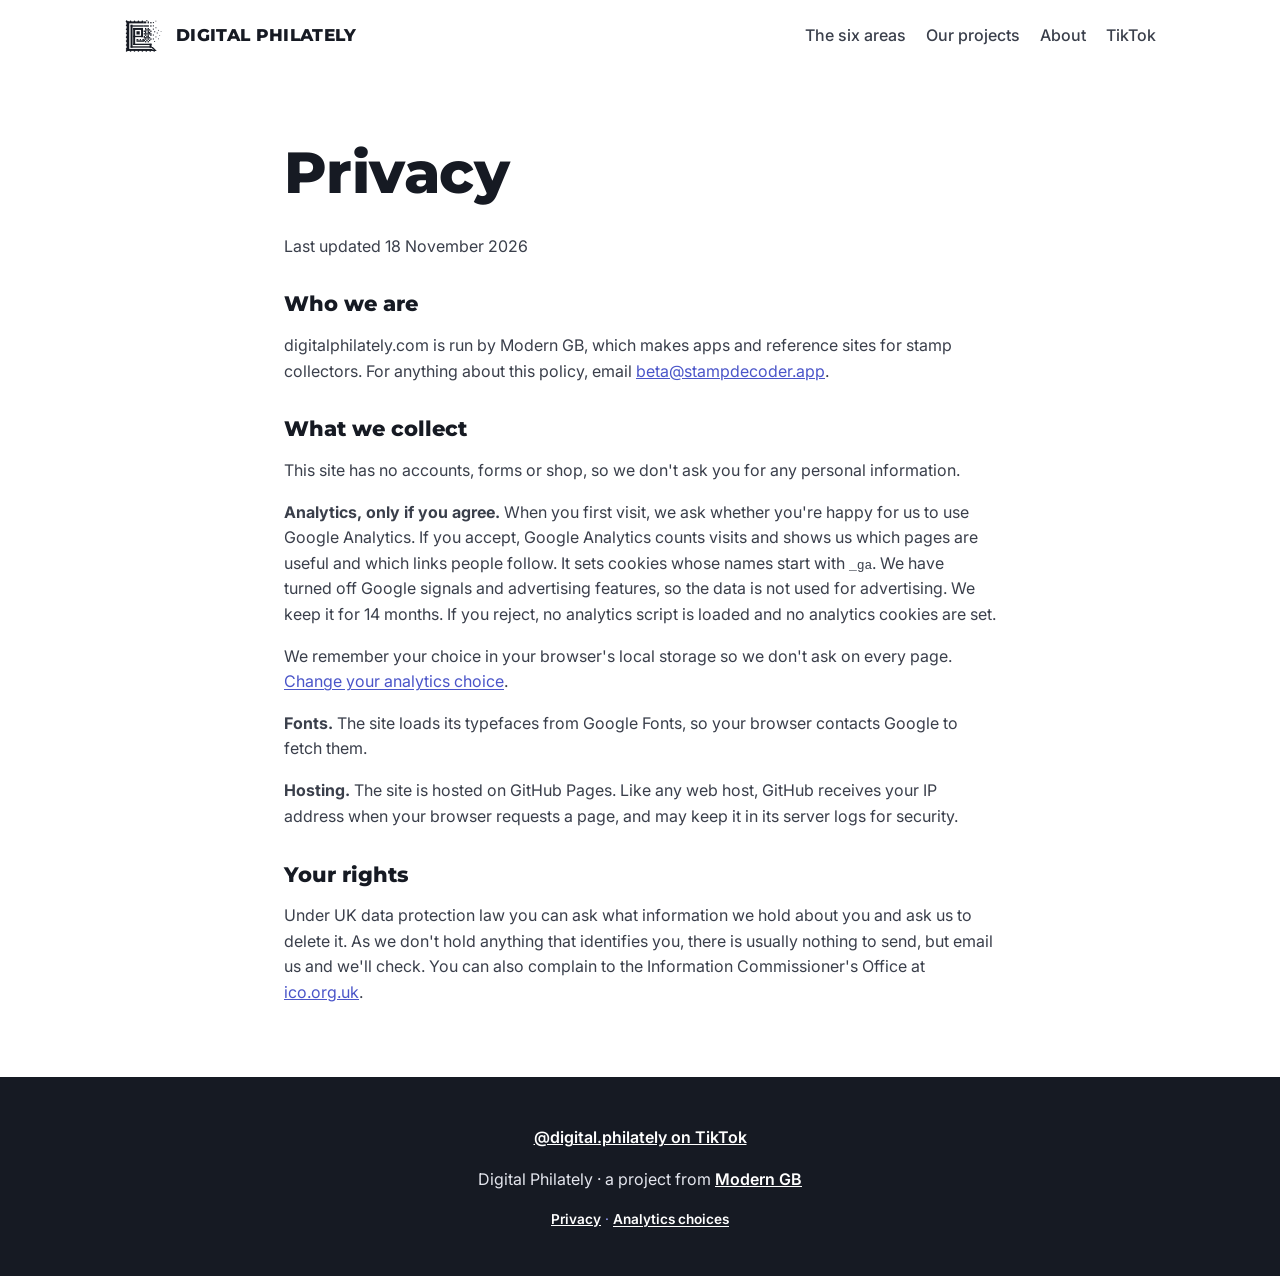
==== privacy.html @ 4c5ba6e6 "Add consent-first Google Analytics and privacy page Co-Authored-By: Claude Opus 5.5 <noreply@anthrop" ====
<!doctype html>
<html lang="en-GB">
<head>
<meta charset="utf-8">
<meta name="viewport" content="width=device-width, initial-scale=1">
<title>Privacy · Digital Philately</title>
<meta name="description" content="How digitalphilately.com uses analytics and what it collects.">
<link rel="canonical" href="https://digitalphilately.com/privacy.html">
<link rel="icon" href="/favicon.svg" type="image/svg+xml">
<link rel="preconnect" href="https://fonts.googleapis.com">
<link rel="preconnect" href="https://fonts.gstatic.com" crossorigin>
<link href="https://fonts.googleapis.com/css2?family=Montserrat:wght@700;800&family=Inter:wght@400;500;600&display=swap" rel="stylesheet">
<link rel="stylesheet" href="/style.css">
<link rel="stylesheet" href="/consent-analytics.css">
<script src="/consent-analytics.js" defer></script>
</head>
<body>
<header class="site-header">
<a class="brand" href="/" aria-label="Digital Philately home"><svg xmlns="http://www.w3.org/2000/svg" viewBox="-1 0 61 53" width="40" height="35" role="img" aria-label="Digital Philately mark"><g fill="currentColor" shape-rendering="geometricPrecision"><rect x="3" y="5" width="4" height="45"/><rect x="3" y="5" width="26" height="3"/><rect x="3" y="47" width="38" height="3"/><polygon points="38,47 41,47 48,50 48,50 41,50"/><polygon points="40,44 43,44 49,50 46,50"/><circle cx="3" cy="5" r="1.25"/><circle cx="9" cy="5" r="1.25"/><circle cx="15" cy="5" r="1.25"/><circle cx="21" cy="5" r="1.25"/><circle cx="27" cy="5" r="1.25"/><circle cx="3" cy="50" r="1.25"/><circle cx="9" cy="50" r="1.25"/><circle cx="15" cy="50" r="1.25"/><circle cx="21" cy="50" r="1.25"/><circle cx="27" cy="50" r="1.25"/><circle cx="33" cy="50" r="1.25"/><circle cx="39" cy="50" r="1.25"/><circle cx="45" cy="50" r="1.25"/><circle cx="3" cy="5" r="1.25"/><circle cx="3" cy="11" r="1.25"/><circle cx="3" cy="17" r="1.25"/><circle cx="3" cy="23" r="1.25"/><circle cx="3" cy="29" r="1.25"/><circle cx="3" cy="35" r="1.25"/><circle cx="3" cy="41" r="1.25"/><circle cx="3" cy="47" r="1.25"/><rect x="9" y="11" width="20" height="2"/><rect x="9" y="10" width="3" height="35"/><rect x="9" y="43" width="32" height="2"/><rect x="38" y="39" width="3" height="6"/><rect x="13" y="15" width="3" height="26"/><rect x="13" y="15" width="15" height="3"/><rect x="13" y="39" width="28" height="2"/><rect x="25" y="15" width="3" height="14"/><rect x="13" y="27" width="15" height="2"/><rect x="18" y="20" width="5" height="5"/><rect x="18" y="34" width="12" height="2"/><rect x="18" y="32" width="3" height="2"/><rect x="23" y="32" width="2" height="2"/><rect x="27" y="32" width="3" height="2"/><rect x="31" y="15" width="2" height="2"/><rect x="35" y="15" width="2" height="2"/><rect x="31" y="17" width="2" height="2"/><rect x="33" y="17" width="2" height="2"/><rect x="35" y="17" width="2" height="2"/><rect x="37" y="17" width="2" height="2"/><rect x="29" y="19" width="2" height="2"/><rect x="31" y="19" width="2" height="2"/><rect x="35" y="19" width="2" height="2"/><rect x="39" y="19" width="2" height="2"/><rect x="31" y="21" width="2" height="2"/><rect x="35" y="21" width="2" height="2"/><rect x="37" y="21" width="2" height="2"/><rect x="29" y="23" width="2" height="2"/><rect x="31" y="23" width="2" height="2"/><rect x="33" y="23" width="2" height="2"/><rect x="35" y="23" width="2" height="2"/><rect x="37" y="23" width="2" height="2"/><rect x="39" y="23" width="2" height="2"/><rect x="31" y="25" width="2" height="2"/><rect x="35" y="25" width="2" height="2"/><rect x="39" y="25" width="2" height="2"/><rect x="29" y="27" width="2" height="2"/><rect x="33" y="27" width="2" height="2"/><rect x="35" y="27" width="2" height="2"/><rect x="29" y="29" width="2" height="2"/><rect x="31" y="29" width="2" height="2"/><rect x="33" y="29" width="2" height="2"/><rect x="35" y="29" width="2" height="2"/><rect x="37" y="29" width="2" height="2"/><rect x="31" y="31" width="2" height="2"/><rect x="35" y="31" width="2" height="2"/><rect x="39" y="31" width="2" height="2"/><rect x="29" y="33" width="2" height="2"/><rect x="33" y="33" width="2" height="2"/><rect x="37" y="33" width="2" height="2"/><rect x="31" y="35" width="2" height="2"/><rect x="35" y="35" width="2" height="2"/><rect x="29" y="5" width="4" height="3"/><rect x="35" y="5" width="2" height="3"/><rect x="39" y="6" width="2" height="2"/><rect x="29" y="11" width="8" height="2"/><rect x="39" y="11" width="2" height="2"/><rect x="33" y="3" width="1.6" height="1.6"/><rect x="43" y="6" width="1.6" height="1.6"/><rect x="47" y="4" width="1.2" height="1.2"/><rect x="43" y="11" width="1.6" height="1.6"/><rect x="43" y="16" width="1.6" height="1.6"/><rect x="47" y="14" width="1.4" height="1.4"/><rect x="51" y="18" width="1.2" height="1.2"/><rect x="45" y="20" width="1.6" height="1.6"/><rect x="49" y="22" width="1.4" height="1.4"/><rect x="55" y="20" width="1.0" height="1.0"/><rect x="43" y="25" width="1.6" height="1.6"/><rect x="53" y="26" width="1.0" height="1.0"/><rect x="47" y="28" width="1.4" height="1.4"/><rect x="43" y="31" width="1.6" height="1.6"/><rect x="51" y="31" width="1.2" height="1.2"/><rect x="45" y="35" width="1.4" height="1.4"/></g></svg><span>Digital Philately</span></a>
<nav><a href="/#areas">The six areas</a><a href="/#modern-gb">Our projects</a><a href="/#about">About</a><a href="https://www.tiktok.com/@digital.philately">TikTok</a></nav>
</header>

<main>
<section class="prose">
<h1>Privacy</h1>
<p>Last updated 18 November 2026</p>
<h2>Who we are</h2>
<p>digitalphilately.com is run by Modern GB, which makes apps and reference sites for stamp collectors. For anything about this policy, email <a href="mailto:beta@stampdecoder.app">beta@stampdecoder.app</a>.</p>
<h2>What we collect</h2>
<p>This site has no accounts, forms or shop, so we don't ask you for any personal information.</p>
<p><strong>Analytics, only if you agree.</strong> When you first visit, we ask whether you're happy for us to use Google Analytics. If you accept, Google Analytics counts visits and shows us which pages are useful and which links people follow. It sets cookies whose names start with <code>_ga</code>. We have turned off Google signals and advertising features, so the data is not used for advertising. We keep it for 14 months. If you reject, no analytics script is loaded and no analytics cookies are set.</p>
<p>We remember your choice in your browser's local storage so we don't ask on every page. <button type="button" class="analytics-settings" data-analytics-settings>Change your analytics choice</button>.</p>
<p><strong>Fonts.</strong> The site loads its typefaces from Google Fonts, so your browser contacts Google to fetch them.</p>
<p><strong>Hosting.</strong> The site is hosted on GitHub Pages. Like any web host, GitHub receives your IP address when your browser requests a page, and may keep it in its server logs for security.</p>
<h2>Your rights</h2>
<p>Under UK data protection law you can ask what information we hold about you and ask us to delete it. As we don't hold anything that identifies you, there is usually nothing to send, but email us and we'll check. You can also complain to the Information Commissioner's Office at <a href="https://ico.org.uk/">ico.org.uk</a>.</p>
</section>
</main>

<footer class="site-footer">
<p><a href="https://www.tiktok.com/@digital.philately">@digital.philately on TikTok</a></p>
<p>Digital Philately · a project from <a href="https://moderngb.net/">Modern GB</a></p>
<p class="small"><a href="/privacy.html">Privacy</a> · <button type="button" class="analytics-settings" data-analytics-settings>Analytics choices</button></p>
</footer>
</body>
</html>
---- style.css ----
:root {
  --ink: #161A23;
  --blue: #4A55C9;
  --light: #9AA3FF;
  --paper: #FFFFFF;
  --mist: #F6F6F8;
  --line: #E3E5EC;
  --text: #3A3F4B;
  --display: Montserrat, "Helvetica Neue", Arial, sans-serif;
  --body: Inter, system-ui, -apple-system, sans-serif;
}
* { box-sizing: border-box; }
body { margin: 0; font-family: var(--body); color: var(--text); background: var(--paper); line-height: 1.6; }
a { color: var(--blue); }
a:hover { color: var(--ink); }
h1, h2, h3 { font-family: var(--display); color: var(--ink); line-height: 1.15; }
h1 { font-size: clamp(2.2rem, 5vw, 3.6rem); font-weight: 800; margin: 0.2em 0 0.5em; letter-spacing: -0.01em; }
h2 { font-size: 1.6rem; font-weight: 800; margin: 0 0 0.8em; }
h3 { font-size: 1.1rem; font-weight: 700; margin: 0 0 0.5em; }
main > section { max-width: 1080px; margin: 0 auto; padding: 56px 24px; }

.site-header { display: flex; justify-content: space-between; align-items: center; gap: 16px; flex-wrap: wrap; padding: 18px 24px; max-width: 1080px; margin: 0 auto; }
.brand { display: flex; align-items: center; gap: 12px; text-decoration: none; color: var(--ink); }
.brand span { font-family: var(--display); font-weight: 800; text-transform: uppercase; letter-spacing: 0.02em; font-size: 1.05rem; }
.site-header nav { display: flex; gap: 20px; flex-wrap: wrap; }
.site-header nav a { text-decoration: none; color: var(--text); font-weight: 500; }
.site-header nav a:hover { color: var(--blue); }

.hero { padding-top: 72px !important; }
.tag { font-family: var(--display); font-weight: 700; letter-spacing: 0.2em; text-transform: uppercase; color: var(--blue); font-size: 0.85rem; margin: 0; }
.lede { font-size: 1.15rem; max-width: 46em; }

.areas { background: var(--mist); max-width: none !important; }
.areas > * { max-width: 1032px; margin-left: auto; margin-right: auto; }
.grid { display: grid; grid-template-columns: repeat(auto-fill, minmax(300px, 1fr)); gap: 20px; }
.area { background: var(--paper); border: 1px solid var(--line); border-radius: 14px; padding: 24px; }
.area p { margin: 0 0 0.8em; }
.from-us { font-size: 0.75rem; font-weight: 600; letter-spacing: 0.08em; text-transform: uppercase; color: var(--blue); margin: 1em 0 0.3em !important; }
.projects { margin: 0; padding-left: 1.1em; font-size: 0.95rem; }

.project-list { list-style: none; padding: 0; margin: 0; display: grid; gap: 14px; }
.project-list li { display: flex; flex-direction: column; gap: 4px; border-left: 3px solid var(--blue); padding: 6px 0 6px 16px; }
.project-list a { text-decoration: none; font-size: 1.05rem; }

.site-footer { background: var(--ink); color: #E4E6EE; padding: 32px 24px; text-align: center; }
.site-footer a { color: var(--paper); font-weight: 600; }
.site-footer .small { font-size: 0.85rem; color: var(--light); }
.context h3 { margin-top: 1.6em; }
.others { padding-left: 1.1em; }
.others li { margin-bottom: 0.5em; }
.prose { max-width: 760px !important; }
.prose h2 { margin-top: 1.6em; font-size: 1.3rem; }
.site-footer .analytics-settings { color: var(--paper); font-weight: 600; }
.prose .analytics-settings { color: var(--blue); }
---- consent-analytics.css ----
.analytics-consent[hidden] {
  display: none;
}

.analytics-consent {
  position: fixed;
  z-index: 1000;
  left: 18px;
  right: 18px;
  bottom: 18px;
  max-width: 760px;
  margin: 0 auto;
  padding: 18px;
  color: #151A2D;
  background: #FFFFFF;
  border: 1px solid rgba(23,29,55,.20);
  border-radius: 14px;
  box-shadow: 0 18px 50px rgba(15,20,40,.18);
  font-family: inherit;
}

.analytics-consent__inner {
  display: flex;
  align-items: center;
  justify-content: space-between;
  gap: 20px;
}

.analytics-consent__copy {
  max-width: 520px;
}

.analytics-consent__copy strong {
  display: block;
  margin-bottom: 4px;
  font-size: 16px;
}

.analytics-consent__copy p {
  margin: 0;
  color: #5E647C;
  font-size: 13.5px;
  line-height: 1.5;
}

.analytics-consent__copy a {
  color: #161A23;
  text-decoration: underline;
  text-underline-offset: 2px;
}

.analytics-consent__actions {
  display: flex;
  flex: 0 0 auto;
  gap: 8px;
}

.analytics-consent button,
.analytics-settings {
  font: inherit;
}

.analytics-consent button {
  min-height: 42px;
  padding: 9px 14px;
  border: 1px solid rgba(23,29,55,.20);
  border-radius: 10px;
  color: #151A2D;
  background: #FFFFFF;
  cursor: pointer;
  font-size: 13px;
  font-weight: 700;
}

.analytics-consent button[data-analytics-accept] {
  color: #FFFFFF;
  background: #4A55C9;
  border-color: #4A55C9;
}

.analytics-consent button:hover {
  background: #F1F3FA;
}

.analytics-consent button[data-analytics-accept]:hover {
  background: #161A23;
}

.analytics-consent button:focus-visible,
.analytics-settings:focus-visible {
  outline: 2px solid #4A55C9;
  outline-offset: 2px;
}

.analytics-settings {
  padding: 0;
  border: 0;
  color: inherit;
  background: transparent;
  cursor: pointer;
  text-decoration: underline;
  text-underline-offset: 2px;
}

@media (max-width: 640px) {
  .analytics-consent {
    left: 12px;
    right: 12px;
    bottom: 12px;
  }

  .analytics-consent__inner {
    align-items: stretch;
    flex-direction: column;
    gap: 14px;
  }

  .analytics-consent__actions {
    width: 100%;
  }

  .analytics-consent button {
    flex: 1;
  }
}
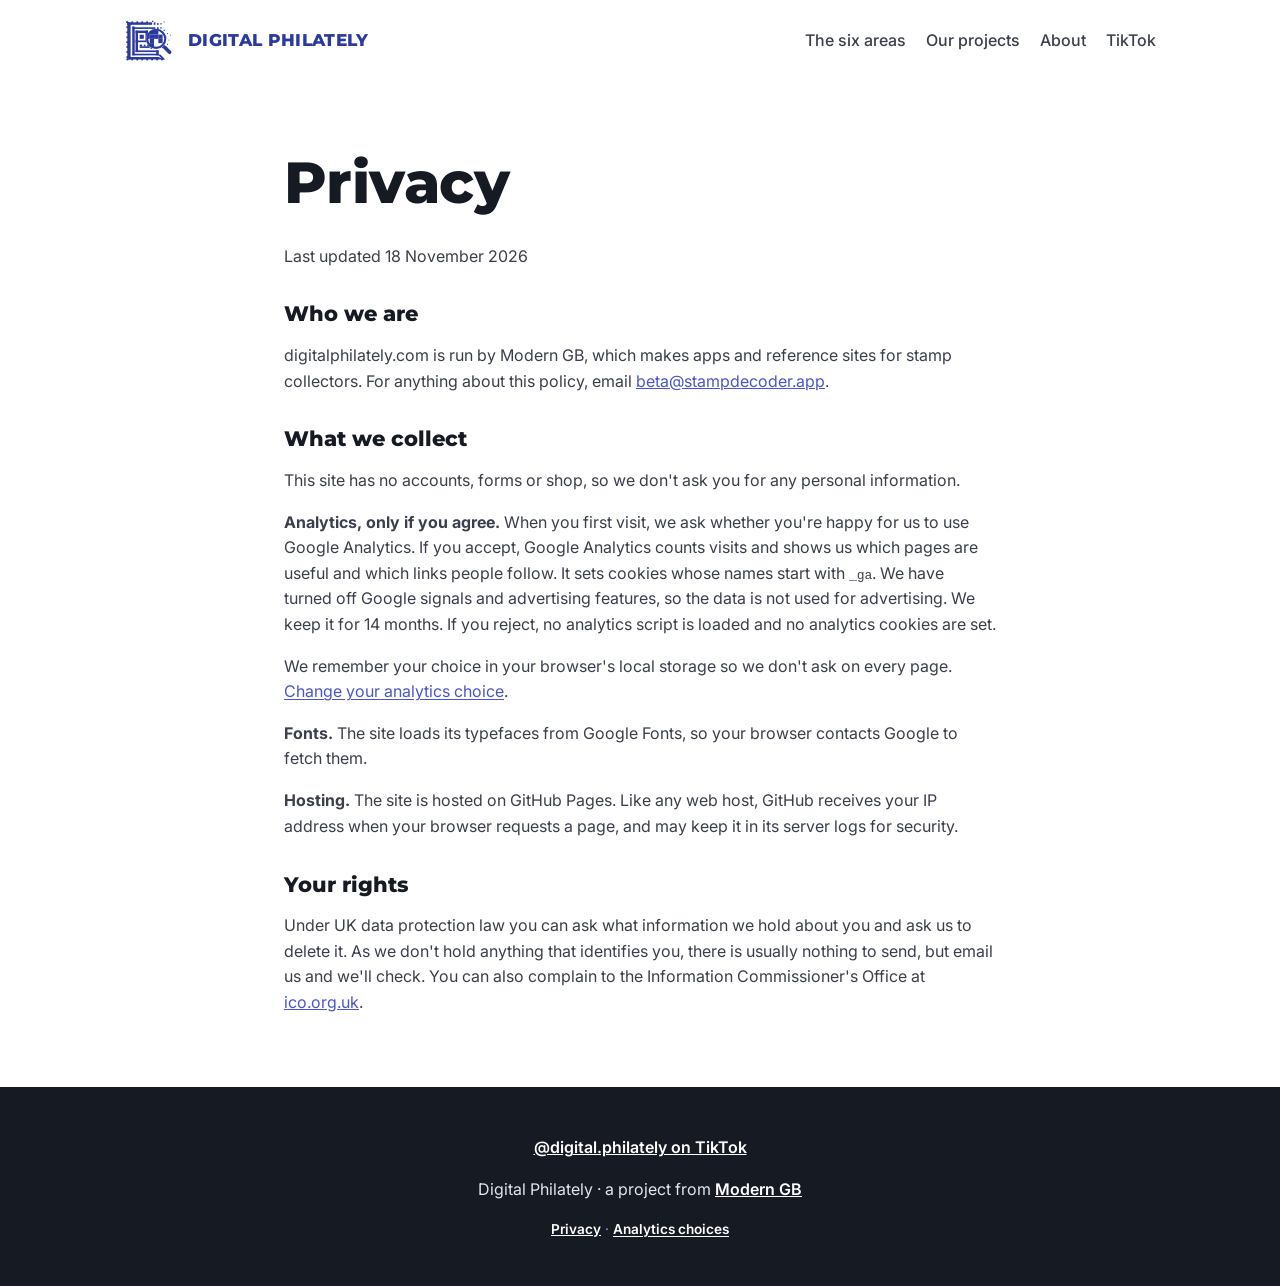
==== commit 0de2cdcd: "New logo: royal-blue magnifier over the Data Matrix Co-Authored-By: Claude Opus 5.5 <noreply@anthrop" ====
--- a/privacy.html
+++ b/privacy.html
@@ -16,7 +16,15 @@
 </head>
 <body>
 <header class="site-header">
-<a class="brand" href="/" aria-label="Digital Philately home"><svg xmlns="http://www.w3.org/2000/svg" viewBox="-1 0 61 53" width="40" height="35" role="img" aria-label="Digital Philately mark"><g fill="currentColor" shape-rendering="geometricPrecision"><rect x="3" y="5" width="4" height="45"/><rect x="3" y="5" width="26" height="3"/><rect x="3" y="47" width="38" height="3"/><polygon points="38,47 41,47 48,50 48,50 41,50"/><polygon points="40,44 43,44 49,50 46,50"/><circle cx="3" cy="5" r="1.25"/><circle cx="9" cy="5" r="1.25"/><circle cx="15" cy="5" r="1.25"/><circle cx="21" cy="5" r="1.25"/><circle cx="27" cy="5" r="1.25"/><circle cx="3" cy="50" r="1.25"/><circle cx="9" cy="50" r="1.25"/><circle cx="15" cy="50" r="1.25"/><circle cx="21" cy="50" r="1.25"/><circle cx="27" cy="50" r="1.25"/><circle cx="33" cy="50" r="1.25"/><circle cx="39" cy="50" r="1.25"/><circle cx="45" cy="50" r="1.25"/><circle cx="3" cy="5" r="1.25"/><circle cx="3" cy="11" r="1.25"/><circle cx="3" cy="17" r="1.25"/><circle cx="3" cy="23" r="1.25"/><circle cx="3" cy="29" r="1.25"/><circle cx="3" cy="35" r="1.25"/><circle cx="3" cy="41" r="1.25"/><circle cx="3" cy="47" r="1.25"/><rect x="9" y="11" width="20" height="2"/><rect x="9" y="10" width="3" height="35"/><rect x="9" y="43" width="32" height="2"/><rect x="38" y="39" width="3" height="6"/><rect x="13" y="15" width="3" height="26"/><rect x="13" y="15" width="15" height="3"/><rect x="13" y="39" width="28" height="2"/><rect x="25" y="15" width="3" height="14"/><rect x="13" y="27" width="15" height="2"/><rect x="18" y="20" width="5" height="5"/><rect x="18" y="34" width="12" height="2"/><rect x="18" y="32" width="3" height="2"/><rect x="23" y="32" width="2" height="2"/><rect x="27" y="32" width="3" height="2"/><rect x="31" y="15" width="2" height="2"/><rect x="35" y="15" width="2" height="2"/><rect x="31" y="17" width="2" height="2"/><rect x="33" y="17" width="2" height="2"/><rect x="35" y="17" width="2" height="2"/><rect x="37" y="17" width="2" height="2"/><rect x="29" y="19" width="2" height="2"/><rect x="31" y="19" width="2" height="2"/><rect x="35" y="19" width="2" height="2"/><rect x="39" y="19" width="2" height="2"/><rect x="31" y="21" width="2" height="2"/><rect x="35" y="21" width="2" height="2"/><rect x="37" y="21" width="2" height="2"/><rect x="29" y="23" width="2" height="2"/><rect x="31" y="23" width="2" height="2"/><rect x="33" y="23" width="2" height="2"/><rect x="35" y="23" width="2" height="2"/><rect x="37" y="23" width="2" height="2"/><rect x="39" y="23" width="2" height="2"/><rect x="31" y="25" width="2" height="2"/><rect x="35" y="25" width="2" height="2"/><rect x="39" y="25" width="2" height="2"/><rect x="29" y="27" width="2" height="2"/><rect x="33" y="27" width="2" height="2"/><rect x="35" y="27" width="2" height="2"/><rect x="29" y="29" width="2" height="2"/><rect x="31" y="29" width="2" height="2"/><rect x="33" y="29" width="2" height="2"/><rect x="35" y="29" width="2" height="2"/><rect x="37" y="29" width="2" height="2"/><rect x="31" y="31" width="2" height="2"/><rect x="35" y="31" width="2" height="2"/><rect x="39" y="31" width="2" height="2"/><rect x="29" y="33" width="2" height="2"/><rect x="33" y="33" width="2" height="2"/><rect x="37" y="33" width="2" height="2"/><rect x="31" y="35" width="2" height="2"/><rect x="35" y="35" width="2" height="2"/><rect x="29" y="5" width="4" height="3"/><rect x="35" y="5" width="2" height="3"/><rect x="39" y="6" width="2" height="2"/><rect x="29" y="11" width="8" height="2"/><rect x="39" y="11" width="2" height="2"/><rect x="33" y="3" width="1.6" height="1.6"/><rect x="43" y="6" width="1.6" height="1.6"/><rect x="47" y="4" width="1.2" height="1.2"/><rect x="43" y="11" width="1.6" height="1.6"/><rect x="43" y="16" width="1.6" height="1.6"/><rect x="47" y="14" width="1.4" height="1.4"/><rect x="51" y="18" width="1.2" height="1.2"/><rect x="45" y="20" width="1.6" height="1.6"/><rect x="49" y="22" width="1.4" height="1.4"/><rect x="55" y="20" width="1.0" height="1.0"/><rect x="43" y="25" width="1.6" height="1.6"/><rect x="53" y="26" width="1.0" height="1.0"/><rect x="47" y="28" width="1.4" height="1.4"/><rect x="43" y="31" width="1.6" height="1.6"/><rect x="51" y="31" width="1.2" height="1.2"/><rect x="45" y="35" width="1.4" height="1.4"/></g></svg><span>Digital Philately</span></a>
+<a class="brand" href="/" aria-label="Digital Philately home"><svg xmlns="http://www.w3.org/2000/svg" viewBox="-1 0 63 54" width="52" height="45" role="img" aria-label="Digital Philately mark">
+<defs><clipPath id="lens"><circle cx="38" cy="25" r="11"/></clipPath></defs>
+<g fill="currentColor" shape-rendering="geometricPrecision"><rect x="3" y="5" width="4" height="45"/><rect x="3" y="5" width="26" height="3"/><rect x="3" y="47" width="38" height="3"/><polygon points="38,47 41,47 48,50 48,50 41,50"/><polygon points="40,44 43,44 49,50 46,50"/><circle cx="3" cy="5" r="1.25"/><circle cx="9" cy="5" r="1.25"/><circle cx="15" cy="5" r="1.25"/><circle cx="21" cy="5" r="1.25"/><circle cx="27" cy="5" r="1.25"/><circle cx="3" cy="50" r="1.25"/><circle cx="9" cy="50" r="1.25"/><circle cx="15" cy="50" r="1.25"/><circle cx="21" cy="50" r="1.25"/><circle cx="27" cy="50" r="1.25"/><circle cx="33" cy="50" r="1.25"/><circle cx="39" cy="50" r="1.25"/><circle cx="45" cy="50" r="1.25"/><circle cx="3" cy="5" r="1.25"/><circle cx="3" cy="11" r="1.25"/><circle cx="3" cy="17" r="1.25"/><circle cx="3" cy="23" r="1.25"/><circle cx="3" cy="29" r="1.25"/><circle cx="3" cy="35" r="1.25"/><circle cx="3" cy="41" r="1.25"/><circle cx="3" cy="47" r="1.25"/><rect x="9" y="11" width="20" height="2"/><rect x="9" y="10" width="3" height="35"/><rect x="9" y="43" width="32" height="2"/><rect x="38" y="39" width="3" height="6"/><rect x="13" y="15" width="3" height="26"/><rect x="13" y="15" width="15" height="3"/><rect x="13" y="39" width="28" height="2"/><rect x="25" y="15" width="3" height="14"/><rect x="13" y="27" width="15" height="2"/><rect x="18" y="20" width="5" height="5"/><rect x="18" y="34" width="12" height="2"/><rect x="18" y="32" width="3" height="2"/><rect x="23" y="32" width="2" height="2"/><rect x="27" y="32" width="3" height="2"/><rect x="31" y="15" width="2" height="2"/><rect x="35" y="15" width="2" height="2"/><rect x="31" y="17" width="2" height="2"/><rect x="33" y="17" width="2" height="2"/><rect x="35" y="17" width="2" height="2"/><rect x="37" y="17" width="2" height="2"/><rect x="29" y="19" width="2" height="2"/><rect x="31" y="19" width="2" height="2"/><rect x="35" y="19" width="2" height="2"/><rect x="39" y="19" width="2" height="2"/><rect x="31" y="21" width="2" height="2"/><rect x="35" y="21" width="2" height="2"/><rect x="37" y="21" width="2" height="2"/><rect x="29" y="23" width="2" height="2"/><rect x="31" y="23" width="2" height="2"/><rect x="33" y="23" width="2" height="2"/><rect x="35" y="23" width="2" height="2"/><rect x="37" y="23" width="2" height="2"/><rect x="39" y="23" width="2" height="2"/><rect x="31" y="25" width="2" height="2"/><rect x="35" y="25" width="2" height="2"/><rect x="39" y="25" width="2" height="2"/><rect x="29" y="27" width="2" height="2"/><rect x="33" y="27" width="2" height="2"/><rect x="35" y="27" width="2" height="2"/><rect x="29" y="29" width="2" height="2"/><rect x="31" y="29" width="2" height="2"/><rect x="33" y="29" width="2" height="2"/><rect x="35" y="29" width="2" height="2"/><rect x="37" y="29" width="2" height="2"/><rect x="31" y="31" width="2" height="2"/><rect x="35" y="31" width="2" height="2"/><rect x="39" y="31" width="2" height="2"/><rect x="29" y="33" width="2" height="2"/><rect x="33" y="33" width="2" height="2"/><rect x="37" y="33" width="2" height="2"/><rect x="31" y="35" width="2" height="2"/><rect x="35" y="35" width="2" height="2"/><rect x="29" y="5" width="4" height="3"/><rect x="35" y="5" width="2" height="3"/><rect x="39" y="6" width="2" height="2"/><rect x="29" y="11" width="8" height="2"/><rect x="39" y="11" width="2" height="2"/><rect x="33" y="3" width="1.6" height="1.6"/><rect x="43" y="6" width="1.6" height="1.6"/><rect x="47" y="4" width="1.2" height="1.2"/><rect x="43" y="11" width="1.6" height="1.6"/><rect x="43" y="16" width="1.6" height="1.6"/><rect x="47" y="14" width="1.4" height="1.4"/><rect x="51" y="18" width="1.2" height="1.2"/><rect x="45" y="20" width="1.6" height="1.6"/><rect x="49" y="22" width="1.4" height="1.4"/><rect x="55" y="20" width="1.0" height="1.0"/><rect x="43" y="25" width="1.6" height="1.6"/><rect x="53" y="26" width="1.0" height="1.0"/><rect x="47" y="28" width="1.4" height="1.4"/><rect x="43" y="31" width="1.6" height="1.6"/><rect x="51" y="31" width="1.2" height="1.2"/><rect x="45" y="35" width="1.4" height="1.4"/></g>
+<circle cx="38" cy="25" r="12.3" fill="#FFFFFF"/>
+<g clip-path="url(#lens)" fill="currentColor"><g transform="translate(38 25) scale(2.6) translate(-38 -25)"><rect x="3" y="5" width="4" height="45"/><rect x="3" y="5" width="26" height="3"/><rect x="3" y="47" width="38" height="3"/><polygon points="38,47 41,47 48,50 48,50 41,50"/><polygon points="40,44 43,44 49,50 46,50"/><circle cx="3" cy="5" r="1.25"/><circle cx="9" cy="5" r="1.25"/><circle cx="15" cy="5" r="1.25"/><circle cx="21" cy="5" r="1.25"/><circle cx="27" cy="5" r="1.25"/><circle cx="3" cy="50" r="1.25"/><circle cx="9" cy="50" r="1.25"/><circle cx="15" cy="50" r="1.25"/><circle cx="21" cy="50" r="1.25"/><circle cx="27" cy="50" r="1.25"/><circle cx="33" cy="50" r="1.25"/><circle cx="39" cy="50" r="1.25"/><circle cx="45" cy="50" r="1.25"/><circle cx="3" cy="5" r="1.25"/><circle cx="3" cy="11" r="1.25"/><circle cx="3" cy="17" r="1.25"/><circle cx="3" cy="23" r="1.25"/><circle cx="3" cy="29" r="1.25"/><circle cx="3" cy="35" r="1.25"/><circle cx="3" cy="41" r="1.25"/><circle cx="3" cy="47" r="1.25"/><rect x="9" y="11" width="20" height="2"/><rect x="9" y="10" width="3" height="35"/><rect x="9" y="43" width="32" height="2"/><rect x="38" y="39" width="3" height="6"/><rect x="13" y="15" width="3" height="26"/><rect x="13" y="15" width="15" height="3"/><rect x="13" y="39" width="28" height="2"/><rect x="25" y="15" width="3" height="14"/><rect x="13" y="27" width="15" height="2"/><rect x="18" y="20" width="5" height="5"/><rect x="18" y="34" width="12" height="2"/><rect x="18" y="32" width="3" height="2"/><rect x="23" y="32" width="2" height="2"/><rect x="27" y="32" width="3" height="2"/><rect x="31" y="15" width="2" height="2"/><rect x="35" y="15" width="2" height="2"/><rect x="31" y="17" width="2" height="2"/><rect x="33" y="17" width="2" height="2"/><rect x="35" y="17" width="2" height="2"/><rect x="37" y="17" width="2" height="2"/><rect x="29" y="19" width="2" height="2"/><rect x="31" y="19" width="2" height="2"/><rect x="35" y="19" width="2" height="2"/><rect x="39" y="19" width="2" height="2"/><rect x="31" y="21" width="2" height="2"/><rect x="35" y="21" width="2" height="2"/><rect x="37" y="21" width="2" height="2"/><rect x="29" y="23" width="2" height="2"/><rect x="31" y="23" width="2" height="2"/><rect x="33" y="23" width="2" height="2"/><rect x="35" y="23" width="2" height="2"/><rect x="37" y="23" width="2" height="2"/><rect x="39" y="23" width="2" height="2"/><rect x="31" y="25" width="2" height="2"/><rect x="35" y="25" width="2" height="2"/><rect x="39" y="25" width="2" height="2"/><rect x="29" y="27" width="2" height="2"/><rect x="33" y="27" width="2" height="2"/><rect x="35" y="27" width="2" height="2"/><rect x="29" y="29" width="2" height="2"/><rect x="31" y="29" width="2" height="2"/><rect x="33" y="29" width="2" height="2"/><rect x="35" y="29" width="2" height="2"/><rect x="37" y="29" width="2" height="2"/><rect x="31" y="31" width="2" height="2"/><rect x="35" y="31" width="2" height="2"/><rect x="39" y="31" width="2" height="2"/><rect x="29" y="33" width="2" height="2"/><rect x="33" y="33" width="2" height="2"/><rect x="37" y="33" width="2" height="2"/><rect x="31" y="35" width="2" height="2"/><rect x="35" y="35" width="2" height="2"/><rect x="29" y="5" width="4" height="3"/><rect x="35" y="5" width="2" height="3"/><rect x="39" y="6" width="2" height="2"/><rect x="29" y="11" width="8" height="2"/><rect x="39" y="11" width="2" height="2"/><rect x="33" y="3" width="1.6" height="1.6"/><rect x="43" y="6" width="1.6" height="1.6"/><rect x="47" y="4" width="1.2" height="1.2"/><rect x="43" y="11" width="1.6" height="1.6"/><rect x="43" y="16" width="1.6" height="1.6"/><rect x="47" y="14" width="1.4" height="1.4"/><rect x="51" y="18" width="1.2" height="1.2"/><rect x="45" y="20" width="1.6" height="1.6"/><rect x="49" y="22" width="1.4" height="1.4"/><rect x="55" y="20" width="1.0" height="1.0"/><rect x="43" y="25" width="1.6" height="1.6"/><rect x="53" y="26" width="1.0" height="1.0"/><rect x="47" y="28" width="1.4" height="1.4"/><rect x="43" y="31" width="1.6" height="1.6"/><rect x="51" y="31" width="1.2" height="1.2"/><rect x="45" y="35" width="1.4" height="1.4"/></g></g>
+<circle cx="38" cy="25" r="11" fill="none" stroke="currentColor" stroke-width="2.6"/>
+<line x1="46.84" y1="33.84" x2="48.54" y2="35.54" stroke="currentColor" stroke-width="3.3000000000000003" stroke-linecap="butt"/>
+<line x1="48.54" y1="35.54" x2="54.26" y2="41.26" stroke="currentColor" stroke-width="4.4" stroke-linecap="round"/>
+</svg><span>Digital Philately</span></a>
 <nav><a href="/#areas">The six areas</a><a href="/#modern-gb">Our projects</a><a href="/#about">About</a><a href="https://www.tiktok.com/@digital.philately">TikTok</a></nav>
 </header>
 
--- a/style.css
+++ b/style.css
@@ -1,5 +1,6 @@
 :root {
   --ink: #161A23;
+  --royal: #2B3A9E;
   --blue: #4A55C9;
   --light: #9AA3FF;
   --paper: #FFFFFF;
@@ -20,7 +21,7 @@
 main > section { max-width: 1080px; margin: 0 auto; padding: 56px 24px; }
 
 .site-header { display: flex; justify-content: space-between; align-items: center; gap: 16px; flex-wrap: wrap; padding: 18px 24px; max-width: 1080px; margin: 0 auto; }
-.brand { display: flex; align-items: center; gap: 12px; text-decoration: none; color: var(--ink); }
+.brand { display: flex; align-items: center; gap: 12px; text-decoration: none; color: var(--royal); }
 .brand span { font-family: var(--display); font-weight: 800; text-transform: uppercase; letter-spacing: 0.02em; font-size: 1.05rem; }
 .site-header nav { display: flex; gap: 20px; flex-wrap: wrap; }
 .site-header nav a { text-decoration: none; color: var(--text); font-weight: 500; }
@@ -52,3 +53,13 @@
 .prose h2 { margin-top: 1.6em; font-size: 1.3rem; }
 .site-footer .analytics-settings { color: var(--paper); font-weight: 600; }
 .prose .analytics-settings { color: var(--blue); }
+
+.finds .tag { margin-bottom: 0.4em; }
+.find-list { list-style: none; padding: 0; margin: 1.4em 0 0; display: grid; grid-template-columns: repeat(auto-fit, minmax(260px, 1fr)); gap: 16px; }
+.find-list a { display: flex; flex-direction: column; gap: 6px; height: 100%; padding: 18px 20px; border: 1px solid var(--line); border-left: 3px solid var(--blue); border-radius: 10px; text-decoration: none; color: var(--ink); }
+.find-list a:hover { border-color: var(--blue); }
+.find-meta { font-size: 0.8rem; color: var(--text); }
+.find-list strong { font-family: var(--display); font-size: 1rem; line-height: 1.3; }
+.find-detail { font-size: 0.9rem; color: var(--text); }
+.finds-more { margin-top: 1.2em; font-weight: 600; }
+.brand:hover { color: var(--royal); }
